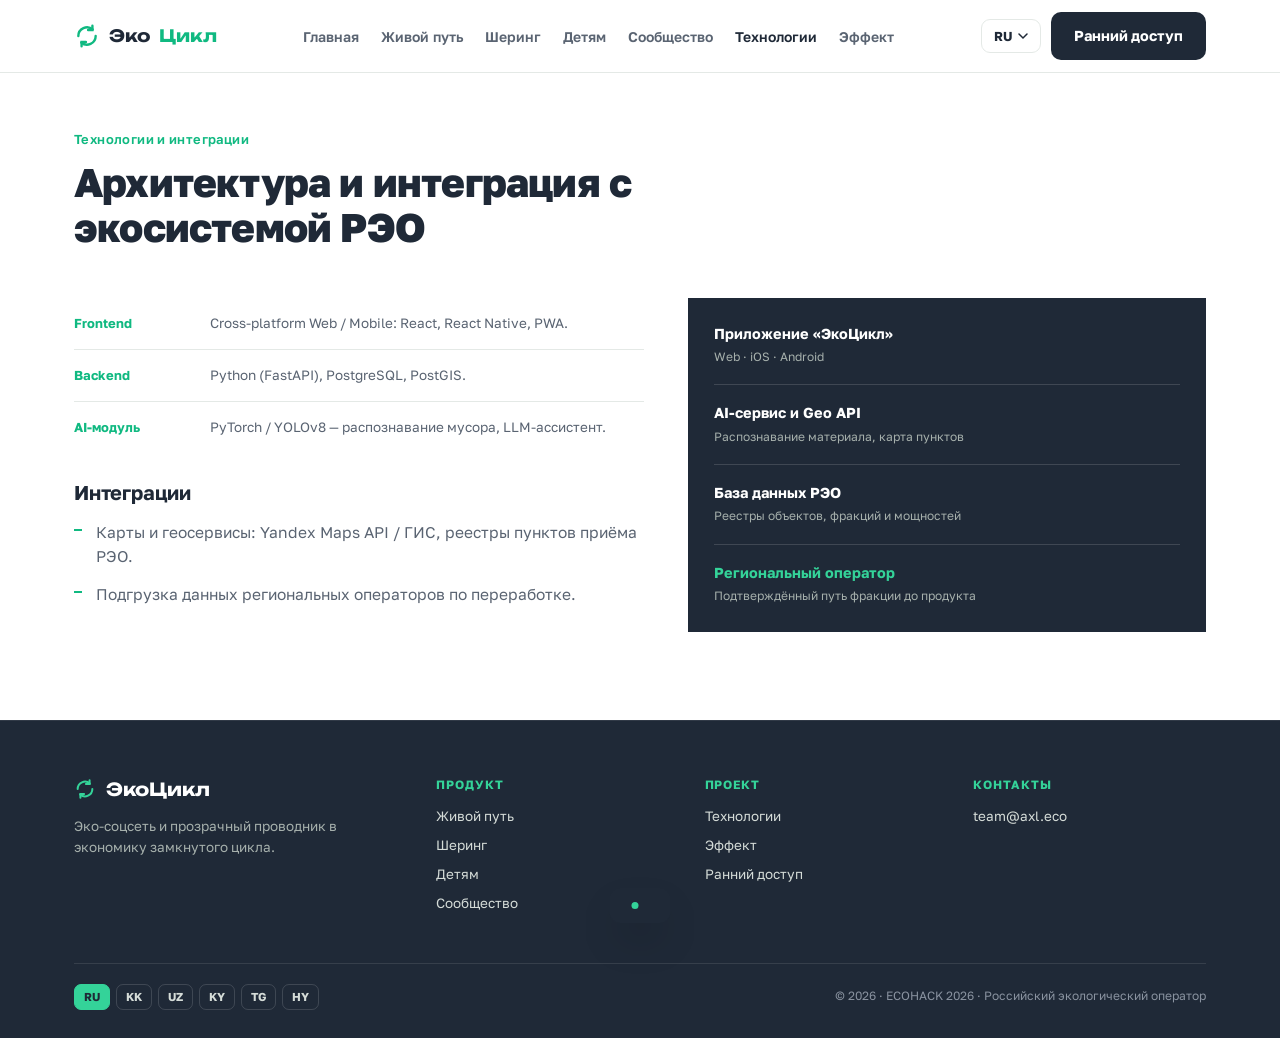
==== tech.html @ 00303d84 "Add files via upload" ====
<!DOCTYPE html>
<html lang="ru">
<head>
<meta charset="utf-8">
<meta name="viewport" content="width=device-width, initial-scale=1, viewport-fit=cover">
<title>Технологии — ЭкоЦикл</title>

<link rel="icon" type="image/svg+xml" href="assets/favicon.svg">
<link rel="icon" type="image/png" sizes="32x32" href="assets/favicon-32.png">
<link rel="icon" type="image/png" sizes="16x16" href="assets/favicon-16.png">
<link rel="apple-touch-icon" sizes="180x180" href="assets/apple-touch-icon.png">
<meta name="theme-color" content="#10B981">

<link rel="preconnect" href="https://fonts.googleapis.com">
<link rel="preconnect" href="https://fonts.gstatic.com" crossorigin>
<link href="https://fonts.googleapis.com/css2?family=Golos+Text:wght@400;500;600;700;800;900&family=Unbounded:wght@600;700;800;900&display=swap" rel="stylesheet">
<link rel="stylesheet" href="assets/styles.css">
</head>
<body data-page="tech">

<div id="scrollbar"></div>

<header class="nav">
  <div class="nav-inner container">
    <a href="index.html" class="brand">
      <svg class="mark" viewBox="0 0 24 24" fill="none" stroke="#10B981" stroke-width="2.2" stroke-linecap="round"><path d="M4 12a8 8 0 0 1 13.3-6M20 12a8 8 0 0 1-13.3 6"/><path d="M17 2.5V6.5h-4M7 21.5V17.5h4"/></svg>
      Эко<em>Цикл</em>
    </a>
    <ul class="nav-links">
      <li><a href="index.html" data-page="index" data-i18n="nav.home">Главная</a></li>
      <li><a href="living-path.html" data-page="living-path" data-i18n="nav.livingPath">Живой путь</a></li>
      <li><a href="sharing.html" data-page="sharing" data-i18n="nav.sharing">Шеринг</a></li>
      <li><a href="junior.html" data-page="junior" data-i18n="nav.junior">Детям</a></li>
      <li><a href="community.html" data-page="community" data-i18n="nav.community">Сообщество</a></li>
      <li><a href="tech.html" data-page="tech" data-i18n="nav.tech">Технологии</a></li>
      <li><a href="impact.html" data-page="impact" data-i18n="nav.impact">Эффект</a></li>
    </ul>
    <div class="nav-cta">
      <div class="lang">
        <button class="lang-btn" type="button" aria-expanded="false" aria-label="Language">
          <span>RU</span>
          <svg width="10" height="10" viewBox="0 0 10 10" fill="none"><path d="M1 3l4 4 4-4" stroke="currentColor" stroke-width="1.5" stroke-linecap="round"/></svg>
        </button>
        <div class="lang-menu">
          <button type="button" data-lang="ru"><span class="flag">🇷🇺</span> Русский</button>
          <button type="button" data-lang="kk"><span class="flag">🇰🇿</span> Қазақша</button>
          <button type="button" data-lang="uz"><span class="flag">🇺🇿</span> O‘zbekcha</button>
          <button type="button" data-lang="ky"><span class="flag">🇰🇬</span> Кыргызча</button>
          <button type="button" data-lang="tg"><span class="flag">🇹🇯</span> Тоҷикӣ</button>
          <button type="button" data-lang="hy"><span class="flag">🇦🇲</span> Հայերեն</button>
        </div>
      </div>
      <a class="btn btn-primary" href="waitlist.html" data-i18n="nav.waitlist">Ранний доступ</a>
      <button class="burger" id="burger" aria-label="Menu" aria-expanded="false"><span></span></button>
    </div>
  </div>
  <nav class="mobile-panel" id="mobilePanel">
    <a href="index.html" data-page="index" data-close data-i18n="nav.home">Главная</a>
    <a href="living-path.html" data-page="living-path" data-close data-i18n="nav.livingPath">Живой путь</a>
    <a href="sharing.html" data-page="sharing" data-close data-i18n="nav.sharing">Шеринг</a>
    <a href="junior.html" data-page="junior" data-close data-i18n="nav.junior">Детям</a>
    <a href="community.html" data-page="community" data-close data-i18n="nav.community">Сообщество</a>
    <a href="tech.html" data-page="tech" data-close data-i18n="nav.tech">Технологии</a>
    <a href="impact.html" data-page="impact" data-close data-i18n="nav.impact">Эффект</a>
    <a class="btn btn-primary" href="waitlist.html" data-close data-i18n="nav.waitlist">Ранний доступ</a>
    <div class="mobile-langs">
      <button type="button" data-lang="ru">RU</button>
      <button type="button" data-lang="kk">KK</button>
      <button type="button" data-lang="uz">UZ</button>
      <button type="button" data-lang="ky">KY</button>
      <button type="button" data-lang="tg">TG</button>
      <button type="button" data-lang="hy">HY</button>
    </div>
  </nav>
</header>

<main>

<section class="section" style="padding-top:130px" id="tech">
  <div class="container">
    <div class="section-head reveal">
      <p class="eyebrow" data-i18n="tech.eyebrow">Технологии и интеграции</p>
      <h2 class="h2" data-i18n="tech.title">Архитектура и интеграция с экосистемой РЭО</h2>
    </div>
    <div class="tech-grid reveal">
      <div>
        <div class="stack-rows">
          <div><b data-i18n="tech.frontend">Frontend</b><p data-i18n="tech.frontendText">Cross-platform Web / Mobile: React, React Native, PWA.</p></div>
          <div><b data-i18n="tech.backend">Backend</b><p data-i18n="tech.backendText">Python (FastAPI), PostgreSQL, PostGIS.</p></div>
          <div><b data-i18n="tech.ai">AI-модуль</b><p data-i18n="tech.aiText">PyTorch / YOLOv8 — распознавание мусора, LLM-ассистент.</p></div>
        </div>
        <div class="h3" style="margin-top:26px" data-i18n="tech.integrations">Интеграции</div>
        <ul class="list" style="margin-top:14px">
          <li data-i18n="tech.int1">Карты и геосервисы: Yandex Maps API / ГИС, реестры пунктов приёма РЭО.</li>
          <li data-i18n="tech.int2">Подгрузка данных региональных операторов по переработке.</li>
        </ul>
      </div>
      <div class="pipe">
        <div><b data-i18n="tech.pipe1">Приложение «ЭкоЦикл»</b><span data-i18n="tech.pipe1Sub">Web · iOS · Android</span></div>
        <div><b data-i18n="tech.pipe2">AI-сервис и Geo API</b><span data-i18n="tech.pipe2Sub">Распознавание материала, карта пунктов</span></div>
        <div><b data-i18n="tech.pipe3">База данных РЭО</b><span data-i18n="tech.pipe3Sub">Реестры объектов, фракций и мощностей</span></div>
        <div class="on"><b data-i18n="tech.pipe4">Региональный оператор</b><span data-i18n="tech.pipe4Sub">Подтверждённый путь фракции до продукта</span></div>
      </div>
    </div>
  </div>
</section>

</main>

<footer class="site-foot">
  <div class="container">
    <div class="foot-grid">
      <div class="foot-brand">
        <div class="fbrand">
          <svg width="22" height="22" viewBox="0 0 24 24" fill="none" stroke="#34D399" stroke-width="2.2" stroke-linecap="round"><path d="M4 12a8 8 0 0 1 13.3-6M20 12a8 8 0 0 1-13.3 6"/><path d="M17 2.5V6.5h-4M7 21.5V17.5h4"/></svg>
          ЭкоЦикл
        </div>
        <p class="foot-tagline" data-i18n="footer.tagline">Эко-соцсеть и прозрачный проводник в экономику замкнутого цикла.</p>
      </div>
      <div class="foot-col">
        <h5 data-i18n="footer.product">Продукт</h5>
        <a href="living-path.html" data-i18n="nav.livingPath">Живой путь</a>
        <a href="sharing.html" data-i18n="nav.sharing">Шеринг</a>
        <a href="junior.html" data-i18n="nav.junior">Детям</a>
        <a href="community.html" data-i18n="nav.community">Сообщество</a>
      </div>
      <div class="foot-col">
        <h5 data-i18n="footer.company">Проект</h5>
        <a href="tech.html" data-i18n="nav.tech">Технологии</a>
        <a href="impact.html" data-i18n="nav.impact">Эффект</a>
        <a href="waitlist.html" data-i18n="nav.waitlist">Ранний доступ</a>
      </div>
      <div class="foot-col">
        <h5 data-i18n="footer.contacts">Контакты</h5>
        <a href="mailto:team@axl.eco" data-i18n="footer.contactsValue">team@axl.eco</a>
      </div>
    </div>
    <div class="foot-bottom">
      <div class="foot-langs">
        <button type="button" data-lang="ru">RU</button>
        <button type="button" data-lang="kk">KK</button>
        <button type="button" data-lang="uz">UZ</button>
        <button type="button" data-lang="ky">KY</button>
        <button type="button" data-lang="tg">TG</button>
        <button type="button" data-lang="hy">HY</button>
      </div>
      <div data-i18n="footer.copyright">© 2026 · ECOHACK 2026 · Российский экологический оператор</div>
    </div>
  </div>
</footer>

<div id="toast"><span class="dot"></span><span id="toastText"></span></div>

<script src="assets/app.js"></script>
</body>
</html>
---- assets/styles.css ----
:root{
  --green:#10B981;
  --mint:#34D399;
  --ink:#1F2937;
  --paper:#FFFFFF;
  --mist:#F5F8F6;
  --muted:#5A6472;
  --soft:#8A93A0;
  --rule:#E4E9E6;
  --danger:#DC5B4A;
  --maxw:1180px;
  color-scheme: light;
  box-sizing:border-box;
  padding-top:env(safe-area-inset-top,0px);
  padding-bottom:env(safe-area-inset-bottom,0px);
}
*,*::before,*::after{box-sizing:border-box}
html{scroll-behavior:smooth;scroll-padding-top:88px}
body{
  margin:0;background:var(--paper);color:var(--ink);
  font-family:"Golos Text","Inter","Segoe UI",system-ui,-apple-system,Arial,sans-serif;
  -webkit-font-smoothing:antialiased;line-height:1.4;
}
img{max-width:100%;display:block}
a{color:inherit}
button{font-family:inherit}
.container{max-width:var(--maxw);margin:0 auto;padding:0 24px}
.section{padding:88px 0}
.section.alt{background:var(--mist)}
.eyebrow{font-size:13px;font-weight:600;color:var(--green);letter-spacing:.03em;margin:0 0 12px}
h1,h2,h3,p,ul,ol{margin:0}
.h2{font-size:clamp(28px,4vw,40px);font-weight:800;letter-spacing:-.02em;line-height:1.12}
.h3{font-size:20px;font-weight:700;letter-spacing:-.01em}
.lede{font-size:18px;line-height:1.55;color:var(--muted);max-width:640px}
.p{font-size:15px;line-height:1.6;color:var(--muted)}
.small{font-size:13px;color:var(--soft)}
.section-head{max-width:720px;margin-bottom:48px}
.section-head.wide{max-width:820px}
ul.list{list-style:none;padding:0;display:flex;flex-direction:column;gap:14px}
ul.list li{position:relative;padding-left:22px;font-size:15.5px;line-height:1.55;color:var(--muted)}
ul.list li::before{content:"";position:absolute;left:0;top:9px;width:8px;height:1.5px;background:var(--green)}

.btn{
  display:inline-flex;align-items:center;justify-content:center;gap:8px;
  font-family:inherit;font-size:14.5px;font-weight:700;letter-spacing:-.005em;
  padding:13px 22px;border-radius:10px;cursor:pointer;border:1px solid transparent;
  transition:transform .12s ease, background .15s ease, border-color .15s ease, color .15s ease;
  white-space:nowrap;text-decoration:none;
}
.btn:active{transform:scale(.97)}
.btn-primary{background:var(--ink);color:#fff}
.btn-primary:hover{background:#111827}
.btn-outline{background:transparent;color:var(--ink);border-color:var(--rule)}
.btn-outline:hover{border-color:var(--ink)}
.btn-accent{background:var(--green);color:#fff}
.btn-accent:hover{background:#0EA271}
.btn-sm{padding:9px 16px;font-size:13px;border-radius:8px}
.btn:disabled{opacity:.5;cursor:default}
.btn-disabled{opacity:.55;cursor:not-allowed}
.btn:focus-visible, a:focus-visible, input:focus-visible, select:focus-visible{outline:2px solid var(--green);outline-offset:2px}

#scrollbar{position:fixed;top:0;left:0;height:2px;background:var(--green);z-index:200;width:0%}

/* ---------- nav ---------- */
.nav{position:fixed;top:0;left:0;right:0;z-index:100;background:rgba(255,255,255,.86);backdrop-filter:saturate(1.6) blur(10px);border-bottom:1px solid var(--rule)}
.nav-inner{display:flex;align-items:center;justify-content:space-between;height:72px;gap:20px}
.brand{display:flex;align-items:center;gap:9px;font-family:"Unbounded",sans-serif;font-weight:700;font-size:17px;text-decoration:none;color:var(--ink);flex:none}
.brand .mark{width:26px;height:26px;flex:none}
.brand em{font-style:normal;color:var(--green)}
.nav-links{display:none;align-items:center;gap:22px;list-style:none;padding:0;margin:0}
.nav-links a{font-size:14px;font-weight:600;text-decoration:none;color:var(--muted);transition:color .15s ease}
.nav-links a:hover, .nav-links a.active{color:var(--ink)}
.nav-cta{display:flex;align-items:center;gap:10px}
.nav-cta .btn-primary{display:none}
.burger{width:40px;height:40px;border-radius:9px;border:1px solid var(--rule);background:#fff;display:grid;place-items:center;cursor:pointer;flex:none}
.burger span, .burger span::before, .burger span::after{content:"";display:block;width:17px;height:1.6px;background:var(--ink);position:relative;transition:transform .2s ease, opacity .2s ease}
.burger span::before{position:absolute;top:-5.5px}
.burger span::after{position:absolute;top:5.5px}
.burger.open span{background:transparent}
.burger.open span::before{transform:translateY(5.5px) rotate(45deg)}
.burger.open span::after{transform:translateY(-5.5px) rotate(-45deg)}
@media (min-width:960px){
  .nav-links{display:flex}
  .nav-cta .btn-primary{display:inline-flex}
  .burger{display:none}
}
/* ---------- mobile panel ---------- */
.mobile-panel{
  position:fixed;
  top:72px;left:0;right:0;
  height:calc(100vh - 72px);
  height:calc(100dvh - 72px);
  background:#fff;
  z-index:99;
  overflow-y:auto;
  overflow-x:hidden;
  overscroll-behavior:contain;
  -webkit-overflow-scrolling:touch;
  touch-action:pan-y;
  -webkit-tap-highlight-color:transparent;
  padding:16px 20px calc(28px + env(safe-area-inset-bottom,0px));
  padding-top:calc(16px + env(safe-area-inset-top,0px));
  display:none;
  flex-direction:column;
  box-sizing:border-box;
  min-height:0;
}
.mobile-panel.open{display:flex}
@supports not (height: 100dvh){
  .mobile-panel{height:calc(100vh - 72px)}
}

/* Пункты меню — работают и с .mp-link, и без */
.mobile-panel > a:not(.mp-cta):not(.btn){
  display:flex;
  align-items:center;
  width:100%;
  min-height:52px;
  padding:14px 4px;
  font-size:17px;
  font-weight:700;
  line-height:1.25;
  text-decoration:none;
  color:var(--ink);
  background:transparent;
  border:0;
  border-bottom:1px solid var(--rule);
  text-align:left;
  cursor:pointer;
  box-sizing:border-box;
  -webkit-tap-highlight-color:transparent;
}
.mobile-panel > a:not(.mp-cta):not(.btn):hover,
.mobile-panel > a:not(.mp-cta):not(.btn):focus{color:var(--green);outline:none}
.mobile-panel > a:not(.mp-cta):not(.btn).active{color:var(--green)}

/* CTA «Ранний доступ» — по классу или по href */
.mobile-panel > .mp-cta,
.mobile-panel > a.btn,
.mobile-panel > a[href="waitlist.html"]{
  display:flex;
  align-items:center;
  justify-content:center;
  margin-top:20px;
  padding:14px 20px;
  min-height:48px;
  font-size:15px;
  font-weight:700;
  text-decoration:none;
  background:var(--ink);
  color:#fff;
  border-radius:10px;
  border:0;
  border-bottom:0;
  width:100%;
  box-sizing:border-box;
  cursor:pointer;
  -webkit-tap-highlight-color:transparent;
}
.mobile-panel > .mp-cta:hover,
.mobile-panel > a.btn:hover,
.mobile-panel > a[href="waitlist.html"]:hover{background:#111827}

/* Языки — по .mp-langs или как просто div */
.mobile-panel > .mp-langs,
.mobile-panel > div:not(.lang){
  margin-top:24px;
  padding-top:18px;
  border-top:1px solid var(--rule);
  display:grid;
  grid-template-columns:repeat(3, 1fr);
  gap:8px;
}
.mobile-panel > .mp-langs button,
.mobile-panel > div:not(.lang) button{
  min-height:44px;
  border:1px solid var(--rule);
  background:#fff;
  color:var(--ink);
  font-size:13px;
  font-weight:700;
  padding:10px 8px;
  border-radius:8px;
  cursor:pointer;
  -webkit-tap-highlight-color:transparent;
}
.mobile-panel > .mp-langs button.active,
.mobile-panel > div:not(.lang) button.active{
  background:var(--ink);
  color:#fff;
  border-color:var(--ink);
}

@media (min-width:960px){
  .mobile-panel{display:none !important}
}

/* ---------- language switcher ---------- */
.lang{position:relative;display:inline-flex;align-items:center}
.lang-btn{
  display:inline-flex;align-items:center;gap:6px;
  border:1px solid var(--rule);background:#fff;color:var(--ink);
  font-size:13px;font-weight:700;padding:8px 12px;border-radius:9px;cursor:pointer;
}
.lang-btn:hover{border-color:var(--ink)}
.lang-menu{
  position:absolute;top:calc(100% + 6px);right:0;min-width:170px;
  background:#fff;border:1px solid var(--rule);border-radius:11px;
  box-shadow:0 20px 40px -12px rgba(31,41,55,.18);
  padding:6px;display:none;z-index:120;
}
.lang-menu.open{display:block}
.lang-menu button{
  display:flex;align-items:center;gap:8px;width:100%;
  background:transparent;border:0;padding:9px 10px;border-radius:8px;
  font-size:13.5px;font-weight:600;color:var(--ink);cursor:pointer;text-align:left;
}
.lang-menu button:hover{background:var(--mist)}
.lang-menu button.active{color:var(--green)}
.lang-menu .flag{font-size:15px}

/* ---------- hero ---------- */
.hero{padding:150px 0 88px;position:relative;overflow:hidden}
.hero-grid{display:grid;gap:48px;align-items:center}
.hero-badges{display:flex;flex-wrap:wrap;gap:8px;margin-bottom:22px}
.badge{font-size:12.5px;font-weight:600;color:var(--muted);border:1px solid var(--rule);padding:6px 12px;border-radius:99px}
.hero h1{font-family:"Unbounded",sans-serif;font-weight:800;font-size:clamp(38px,6.4vw,66px);letter-spacing:-.03em;line-height:1.02;margin-bottom:18px}
.hero h1 em{font-style:normal;color:var(--green)}
.hero-actions{display:flex;flex-wrap:wrap;gap:12px;margin-top:28px}
.hero-stats{display:flex;gap:28px;margin-top:40px;flex-wrap:wrap}
.hero-stats div b{display:block;font-family:"Unbounded",sans-serif;font-size:26px;font-weight:700;letter-spacing:-.02em}
.hero-stats div span{font-size:12.5px;color:var(--soft)}
.phone-wrap{display:flex;justify-content:center}
.phone{width:min(300px,80vw);border-radius:34px;background:var(--ink);padding:12px;box-shadow:0 40px 90px -30px rgba(31,41,55,.45)}
.phone .screen{background:#fff;border-radius:24px;padding:20px 18px;display:flex;flex-direction:column;gap:14px;min-height:420px}
.scr-top{display:flex;justify-content:space-between;font-size:10px;color:var(--soft);font-weight:600}
.scr-h{font-size:16px;font-weight:800}
.scr-sub{font-size:10.5px;color:var(--soft);margin-top:2px}
.chain-mini{display:flex;flex-direction:column;gap:11px;margin-top:6px}
.cmi{display:flex;gap:9px;font-size:10.5px;color:var(--muted)}
.cmi b{display:block;font-size:11px;font-weight:700;color:var(--ink)}
.cmi .bead{width:7px;height:7px;border-radius:99px;background:var(--green);margin-top:4px;flex:none;position:relative}
.cmi .bead::after{content:"";position:absolute;left:3px;top:7px;width:1px;height:20px;background:var(--rule)}
.cmi:last-child .bead::after{display:none}
.cmi .bead.open{background:#fff;border:1.5px solid var(--green)}
.scr-cta{margin-top:auto;padding-top:12px;border-top:1px solid var(--rule);font-size:11.5px;font-weight:700;color:var(--green)}
@media (min-width:860px){ .hero-grid{grid-template-columns:1.15fr .85fr} }

/* ---------- problem ---------- */
.stat-block{display:grid;gap:40px}
.bigstat{font-family:"Unbounded",sans-serif;font-size:clamp(72px,11vw,120px);font-weight:800;letter-spacing:-.03em;line-height:.9}
.bigstat span{font-size:44%}
.bar{height:3px;background:var(--rule);margin-top:18px;position:relative;max-width:320px}
.bar i{position:absolute;left:0;top:0;bottom:0;width:80%;background:var(--ink);display:block}
.problem-items{display:flex;flex-direction:column}
.problem-items > div{padding:22px 0;display:flex;gap:18px}
.problem-items > div + div{border-top:1px solid var(--rule)}
.problem-items .idx{flex:none;width:26px;font-size:12px;font-weight:700;color:var(--green);padding-top:2px}
@media (min-width:860px){ .stat-block{grid-template-columns:340px 1fr;gap:70px} }

/* ---------- solution ---------- */
.solution-grid{display:grid;gap:48px}
.eco-diagram{position:relative;aspect-ratio:1/.78;max-width:480px;margin:0 auto}
.values > div{padding:18px 0}
.values > div + div{border-top:1px solid var(--rule)}
@media (min-width:860px){ .solution-grid{grid-template-columns:1.05fr 1fr;align-items:center;gap:70px} }

/* ---------- modules ---------- */
.mod-grid{display:grid;gap:1px;background:var(--rule);border:1px solid var(--rule)}
.mod-card{background:#fff;padding:30px 28px;display:flex;flex-direction:column;gap:10px;text-decoration:none;color:inherit;transition:background .15s ease}
.mod-card:hover{background:var(--mist)}
.mod-card .idx{font-size:12px;font-weight:700;color:var(--green)}
.mod-card .go{margin-top:auto;font-size:12.5px;font-weight:700;color:var(--green);display:flex;align-items:center;gap:6px}
@media (min-width:640px){ .mod-grid{grid-template-columns:1fr 1fr} }

/* ---------- how-it-works ---------- */
.how-grid{display:grid;gap:1px;background:var(--rule);border:1px solid var(--rule)}
.how-card{background:#fff;padding:26px 24px;display:flex;flex-direction:column;gap:10px}
.how-card .num{font-family:"Unbounded",sans-serif;font-size:26px;font-weight:800;color:var(--green)}
@media (min-width:640px){ .how-grid{grid-template-columns:1fr 1fr} }
@media (min-width:1000px){ .how-grid{grid-template-columns:repeat(4,1fr)} }

/* ---------- audience ---------- */
.aud-grid{display:grid;gap:20px;grid-template-columns:1fr}
@media (min-width:760px){ .aud-grid{grid-template-columns:repeat(3,1fr)} }
.aud-card{border:1px solid var(--rule);background:#fff;border-radius:14px;padding:24px;display:flex;flex-direction:column;gap:10px}

/* ---------- why ---------- */
.why-list{display:flex;flex-direction:column;border:1px solid var(--rule);background:#fff}
.why-list > div{padding:22px 24px;display:flex;gap:16px}
.why-list > div + div{border-top:1px solid var(--rule)}
.why-list .num{flex:none;width:26px;font-size:13px;font-weight:700;color:var(--green);padding-top:2px}

/* ---------- faq ---------- */
.faq{display:flex;flex-direction:column;border:1px solid var(--rule);background:#fff}
.faq details{padding:18px 22px}
.faq details + details{border-top:1px solid var(--rule)}
.faq summary{cursor:pointer;font-size:15px;font-weight:700;color:var(--ink);list-style:none;display:flex;justify-content:space-between;gap:14px}
.faq summary::-webkit-details-marker{display:none}
.faq summary::after{content:"+";color:var(--green);font-weight:800}
.faq details[open] summary::after{content:"–"}
.faq p{font-size:14px;color:var(--muted);margin-top:10px;line-height:1.55}

/* ---------- living path ---------- */
.demo-panel{border:1px solid var(--rule);background:#fff}
.chip-row{display:flex;gap:8px;flex-wrap:wrap;padding:20px 20px 0}
.chip{border:1px solid var(--rule);background:#fff;padding:9px 15px;border-radius:99px;font-size:13px;font-weight:600;color:var(--muted);cursor:pointer;transition:all .15s ease}
.chip.active{background:var(--ink);color:#fff;border-color:var(--ink)}
.chip:hover:not(.active){border-color:var(--ink)}
.rail-wrap{padding:26px 20px 10px;overflow-x:auto}
.rail{position:relative;min-width:560px;padding-top:6px}
.rail .line{position:absolute;left:0;right:0;top:12px;height:1px;background:var(--rule)}
.rail .line i{position:absolute;left:0;top:0;height:100%;background:var(--green);transition:width .4s ease}
.rail .steps{display:grid;grid-template-columns:repeat(5,1fr);position:relative}
.rail .s{padding-right:16px}
.rail .s .d{width:13px;height:13px;border-radius:99px;background:#fff;border:1.5px solid var(--rule);margin:6px 0 12px;transition:all .3s ease;position:relative;z-index:1}
.rail .s.done .d{border-color:var(--green);background:var(--green)}
.rail .s.current .d{border-color:var(--green);background:#fff;box-shadow:0 0 0 4px rgba(16,185,129,.18)}
.rail .s b{display:block;font-size:13.5px;font-weight:700;line-height:1.3;transition:color .2s ease}
.rail .s.pending b{color:var(--soft)}
.rail .s span{display:block;margin-top:4px;font-size:11.5px;color:var(--soft);line-height:1.35}
.demo-foot{display:flex;align-items:center;justify-content:space-between;gap:14px;padding:18px 20px;border-top:1px solid var(--rule);flex-wrap:wrap}
.result-pill{display:flex;align-items:center;gap:8px;font-size:13.5px;font-weight:700;color:var(--ink)}
.result-pill .dot{width:8px;height:8px;border-radius:99px;background:var(--green)}
.scanner-grid{display:grid;gap:32px;margin-top:56px}
.scanner-box{border:1px solid var(--rule);background:var(--ink);color:#fff;padding:26px;display:flex;flex-direction:column;gap:18px}
.viewfinder{aspect-ratio:1/1;max-width:220px;margin:0 auto;border:1px dashed rgba(255,255,255,.28);border-radius:14px;display:grid;place-items:center;position:relative;overflow:hidden;background:rgba(255,255,255,.03)}
.viewfinder img{width:100%;height:100%;object-fit:cover;position:absolute;inset:0}
.viewfinder .hint{font-size:12px;color:#9FB3AD;text-align:center;padding:0 20px;z-index:1}
.viewfinder .corner{position:absolute;width:22px;height:22px;border:2px solid var(--mint);opacity:0;transition:opacity .2s ease}
.viewfinder.scanning .corner{opacity:1}
.viewfinder .corner.tl{top:8px;left:8px;border-right:none;border-bottom:none}
.viewfinder .corner.tr{top:8px;right:8px;border-left:none;border-bottom:none}
.viewfinder .corner.bl{bottom:8px;left:8px;border-right:none;border-top:none}
.viewfinder .corner.br{bottom:8px;right:8px;border-left:none;border-top:none}
.viewfinder .scanline{position:absolute;left:6%;right:6%;height:2px;background:var(--mint);opacity:0;box-shadow:0 0 8px var(--mint)}
.viewfinder.scanning .scanline{animation:scan 1.4s ease-in-out infinite}
@keyframes scan{0%{top:8%;opacity:0}10%{opacity:1}50%{top:88%;opacity:1}60%{opacity:0}100%{top:8%;opacity:0}}
.scan-actions{display:flex;gap:10px;justify-content:center;flex-wrap:wrap}
.scan-result{border-top:1px solid rgba(255,255,255,.16);padding-top:16px;display:none;flex-direction:column;gap:12px}
.scan-result.show{display:flex}
.scan-result .row{display:flex;gap:10px;align-items:flex-start}
.scan-result .row b{display:block;font-size:13.5px;font-weight:700}
.scan-result .row span{font-size:12px;color:#A6B0AC;line-height:1.4}
.scan-note{font-size:11px;color:#7C8B85}

/* ---------- sharing ---------- */
.impact-counter{border:1px solid var(--rule);background:var(--mist);padding:20px 24px;display:flex;flex-wrap:wrap;gap:24px;justify-content:space-between;align-items:center;margin-bottom:28px}
.impact-counter .cnums{display:flex;gap:32px;flex-wrap:wrap}
.impact-counter .cnums div b{font-family:"Unbounded",sans-serif;font-size:24px;font-weight:700;color:var(--green)}
.impact-counter .cnums div span{display:block;font-size:11.5px;color:var(--soft)}
.market-grid{display:grid;gap:20px;grid-template-columns:1fr;margin-top:24px}
@media (min-width:640px){ .market-grid{grid-template-columns:1fr 1fr} }
@media (min-width:1000px){ .market-grid{grid-template-columns:repeat(3,1fr)} }
.market-card{border:1px solid var(--rule);background:#fff;display:flex;flex-direction:column;transition:opacity .2s ease, transform .2s ease}
.market-card.hidden{display:none}
.market-card.taken{opacity:.45}
.market-photo{aspect-ratio:4/3;background:var(--mist);position:relative;display:grid;place-items:center}
.market-photo svg{width:46%;height:46%;color:var(--soft)}
.market-co2{position:absolute;left:0;top:0;background:var(--ink);color:#fff;font-size:11px;font-weight:700;padding:6px 10px}
.market-body{padding:16px 18px 18px;display:flex;flex-direction:column;gap:10px;flex:1}
.market-body .cat{font-size:11px;font-weight:700;color:var(--green)}
.market-body h4{font-size:15.5px;font-weight:700}
.market-body .meta{font-size:12px;color:var(--soft)}
.market-body .btn{margin-top:auto}

/* ---------- junior ---------- */
.subhead-row{display:flex;align-items:baseline;justify-content:space-between;gap:16px;flex-wrap:wrap;margin-bottom:26px}
.quest-grid{display:grid;gap:18px;grid-template-columns:1fr}
@media (min-width:760px){ .quest-grid{grid-template-columns:repeat(3,1fr)} }
.quest-card{border:1px solid var(--rule);background:#fff;padding:22px;display:flex;flex-direction:column;gap:12px}
.quest-level{font-size:11px;font-weight:700;color:var(--green);display:flex;align-items:center;gap:6px}
.quest-bar{height:5px;background:var(--rule);border-radius:99px;overflow:hidden}
.quest-bar i{display:block;height:100%;background:var(--green)}

/* ---------- community ---------- */
.month-tabs{display:flex;gap:8px;margin-bottom:22px;flex-wrap:wrap}
.event-list{display:flex;flex-direction:column}
.event-row{display:flex;gap:18px;padding:18px 0;align-items:flex-start;flex-wrap:wrap}
.event-row + .event-row{border-top:1px solid var(--rule)}
.event-date{flex:none;width:64px;text-align:center;border:1px solid var(--rule);border-radius:10px;padding:8px 4px}
.event-date b{display:block;font-size:19px;font-weight:800;line-height:1}
.event-date span{font-size:10.5px;color:var(--soft);text-transform:uppercase}
.event-info{flex:1;min-width:200px}
.event-info h4{font-size:15px;font-weight:700}
.event-info p{font-size:13px;color:var(--muted);margin-top:4px}
.event-row .btn{flex:none}

/* ---------- tech ---------- */
.tech-grid{display:grid;gap:44px}
.stack-rows > div{padding:16px 0;display:flex;gap:16px;flex-wrap:wrap}
.stack-rows > div + div{border-top:1px solid var(--rule)}
.stack-rows b{flex:none;width:120px;font-size:13px;font-weight:700;color:var(--green)}
.stack-rows p{flex:1;min-width:180px;font-size:13.5px;color:var(--muted)}
.pipe{background:var(--ink);padding:8px 26px}
.pipe > div{padding:18px 0;color:#fff}
.pipe > div + div{border-top:1px solid rgba(255,255,255,.14)}
.pipe b{display:block;font-size:14.5px;font-weight:700}
.pipe span{font-size:12px;color:#A6B0AC}
.pipe .on b{color:var(--mint)}
@media (min-width:900px){ .tech-grid{grid-template-columns:1.1fr 1fr} }

/* ---------- impact ---------- */
.impact-grid{display:grid;gap:44px}
.kpi-list > div{padding:18px 0}
.kpi-list > div + div{border-top:1px solid var(--rule)}
.kpi-list b{font-family:"Unbounded",sans-serif;font-size:30px;font-weight:700;letter-spacing:-.02em;display:block}
.kpi-list span{font-size:13px;color:var(--muted);line-height:1.4}
.cta-line{border-top:2px solid var(--green);margin-top:36px;padding-top:22px;display:flex;flex-wrap:wrap;gap:16px;justify-content:space-between;align-items:flex-end}
.cta-line p{font-size:19px;font-weight:800;letter-spacing:-.01em;max-width:600px;line-height:1.3}
@media (min-width:900px){ .impact-grid{grid-template-columns:1.15fr 1fr} }

/* ---------- CTA section ---------- */
.cta-section{background:var(--ink);color:#fff;position:relative;overflow:hidden}
.cta-wrap{display:grid;gap:44px;align-items:center}
@media (min-width:900px){ .cta-wrap{grid-template-columns:1.05fr 1fr} }
.cta-section .eyebrow{color:var(--mint)}
.cta-section .h2{color:#fff;font-size:clamp(30px,4.4vw,46px)}
.cta-section .lede{color:#B8C2BC;font-size:17px;max-width:520px}
.cta-list{list-style:none;padding:0;margin:22px 0 0;display:flex;flex-direction:column;gap:12px}
.cta-list li{display:flex;gap:10px;align-items:flex-start;font-size:14.5px;color:#D5DCD8}
.cta-list li::before{content:"";flex:none;width:7px;height:7px;border-radius:99px;background:var(--mint);margin-top:7px}
.cta-card{background:rgba(255,255,255,.05);border:1px solid rgba(255,255,255,.12);border-radius:16px;padding:26px}
.wl-form{display:flex;flex-direction:column;gap:12px;margin-top:0}
.wl-row{display:flex;gap:10px;flex-wrap:wrap}
.wl-row input{flex:1;min-width:180px;padding:14px 16px;border-radius:10px;border:1px solid rgba(255,255,255,.22);background:rgba(255,255,255,.06);color:#fff;font-size:14.5px;font-family:inherit}
.wl-row input::placeholder{color:#8A93A0}
.wl-row input:focus-visible{outline:2px solid var(--mint)}
.wl-msg{font-size:13px;min-height:18px}
.wl-msg.ok{color:var(--mint)}
.wl-msg.err{color:#F3A796}
.wl-note{font-size:12px;color:#7C8B85}

/* ---------- footer ---------- */
.site-foot{background:var(--ink);color:#fff;border-top:1px solid rgba(255,255,255,.08);padding:56px 0 28px}
.foot-grid{display:grid;gap:36px;grid-template-columns:1fr}
@media (min-width:760px){ .foot-grid{grid-template-columns:1.4fr 1fr 1fr 1fr} }
.foot-brand .fbrand{display:flex;align-items:center;gap:10px;font-family:"Unbounded",sans-serif;font-weight:700;font-size:18px;color:#fff}
.foot-tagline{font-size:13.5px;color:#A6B0AC;margin-top:14px;max-width:320px;line-height:1.55}
.foot-col h5{font-size:12px;font-weight:700;color:var(--mint);text-transform:uppercase;letter-spacing:.08em;margin:0 0 14px}
.foot-col a, .foot-col button{display:block;background:transparent;border:0;padding:0;margin:0 0 10px;font-size:13.5px;color:#D5DCD8;text-decoration:none;text-align:left;cursor:pointer}
.foot-col a:hover, .foot-col button:hover{color:#fff}
.foot-col button.is-disabled{color:#8A93A0;cursor:not-allowed}
.foot-bottom{margin-top:40px;padding-top:20px;border-top:1px solid rgba(255,255,255,.1);display:flex;flex-wrap:wrap;gap:12px;justify-content:space-between;align-items:center;font-size:12px;color:#8A93A0}
.foot-langs{display:flex;gap:6px;flex-wrap:wrap}
.foot-langs button{border:1px solid rgba(255,255,255,.14);background:transparent;color:#D5DCD8;font-size:11.5px;font-weight:700;padding:5px 9px;border-radius:7px;cursor:pointer}
.foot-langs button.active{background:var(--mint);color:var(--ink);border-color:var(--mint)}

/* ---------- toast ---------- */
#toast{position:fixed;left:50%;bottom:26px;transform:translate(-50%,140%);background:var(--ink);color:#fff;padding:14px 22px;border-radius:11px;font-size:14px;font-weight:600;z-index:300;transition:transform .3s ease;box-shadow:0 20px 40px -12px rgba(0,0,0,.4);display:flex;align-items:center;gap:10px;max-width:88vw}
#toast.show{transform:translate(-50%,0)}
#toast .dot{width:7px;height:7px;border-radius:99px;background:var(--mint);flex:none}

/* ---------- reveal ---------- */
.reveal{opacity:0;transform:translateY(16px);transition:opacity .5s ease, transform .5s ease}
.reveal.in{opacity:1;transform:none}
@media (prefers-reduced-motion:reduce){
  html{scroll-behavior:auto}
  *{transition:none!important;animation:none!important}
  .reveal{opacity:1;transform:none}
}
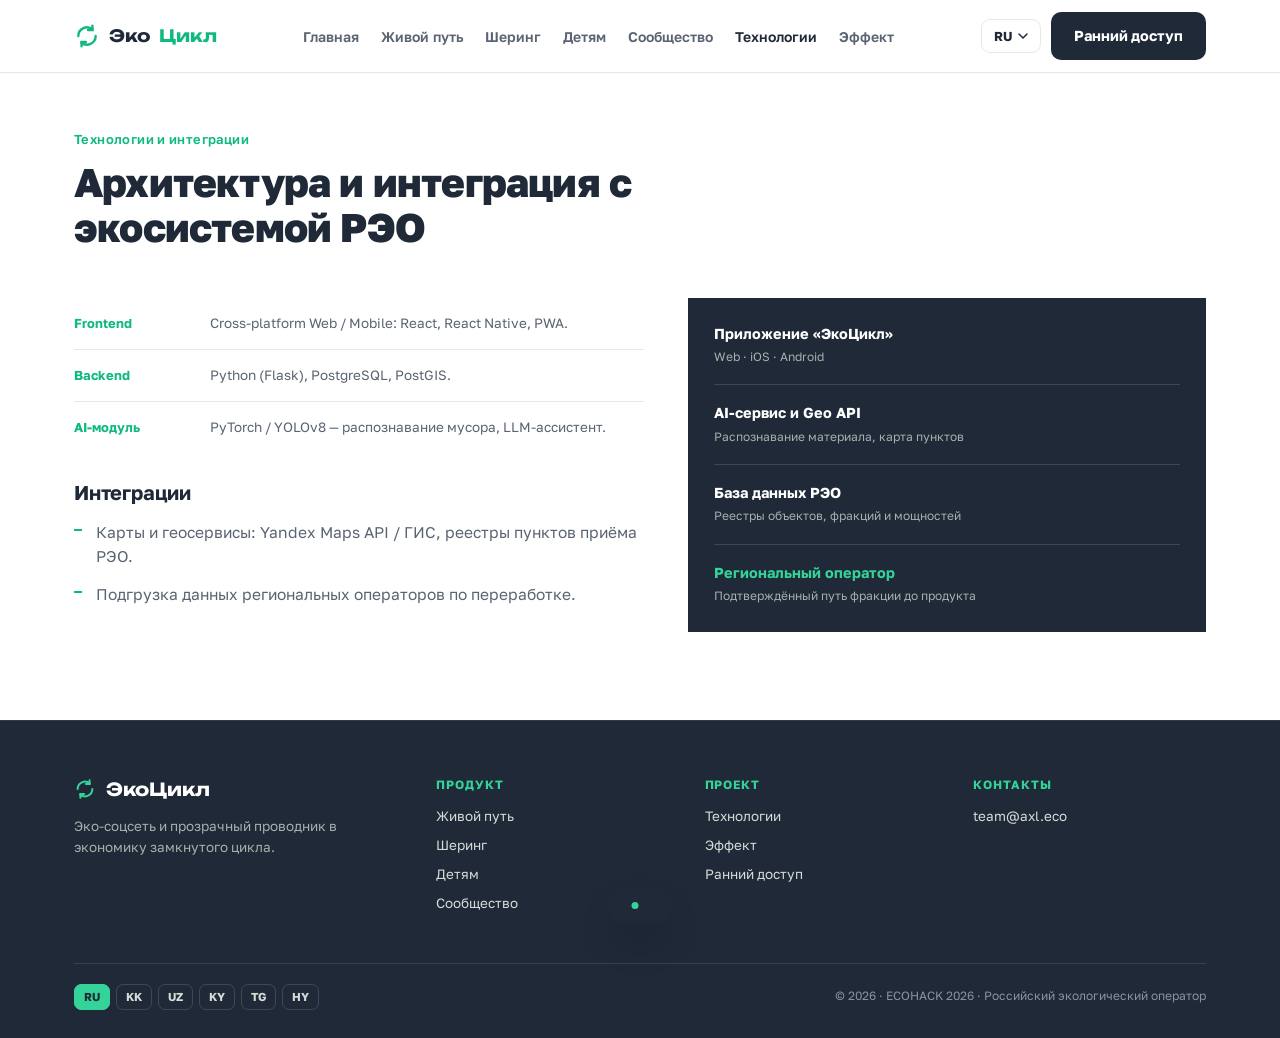
==== commit 892154f0: "Add files via upload" ====
--- a/tech.html
+++ b/tech.html
@@ -86,7 +86,7 @@
       <div>
         <div class="stack-rows">
           <div><b data-i18n="tech.frontend">Frontend</b><p data-i18n="tech.frontendText">Cross-platform Web / Mobile: React, React Native, PWA.</p></div>
-          <div><b data-i18n="tech.backend">Backend</b><p data-i18n="tech.backendText">Python (FastAPI), PostgreSQL, PostGIS.</p></div>
+          <div><b data-i18n="tech.backend">Backend</b><p data-i18n="tech.backendText">Python (Flask), PostgreSQL, PostGIS.</p></div>
           <div><b data-i18n="tech.ai">AI-модуль</b><p data-i18n="tech.aiText">PyTorch / YOLOv8 — распознавание мусора, LLM-ассистент.</p></div>
         </div>
         <div class="h3" style="margin-top:26px" data-i18n="tech.integrations">Интеграции</div>
